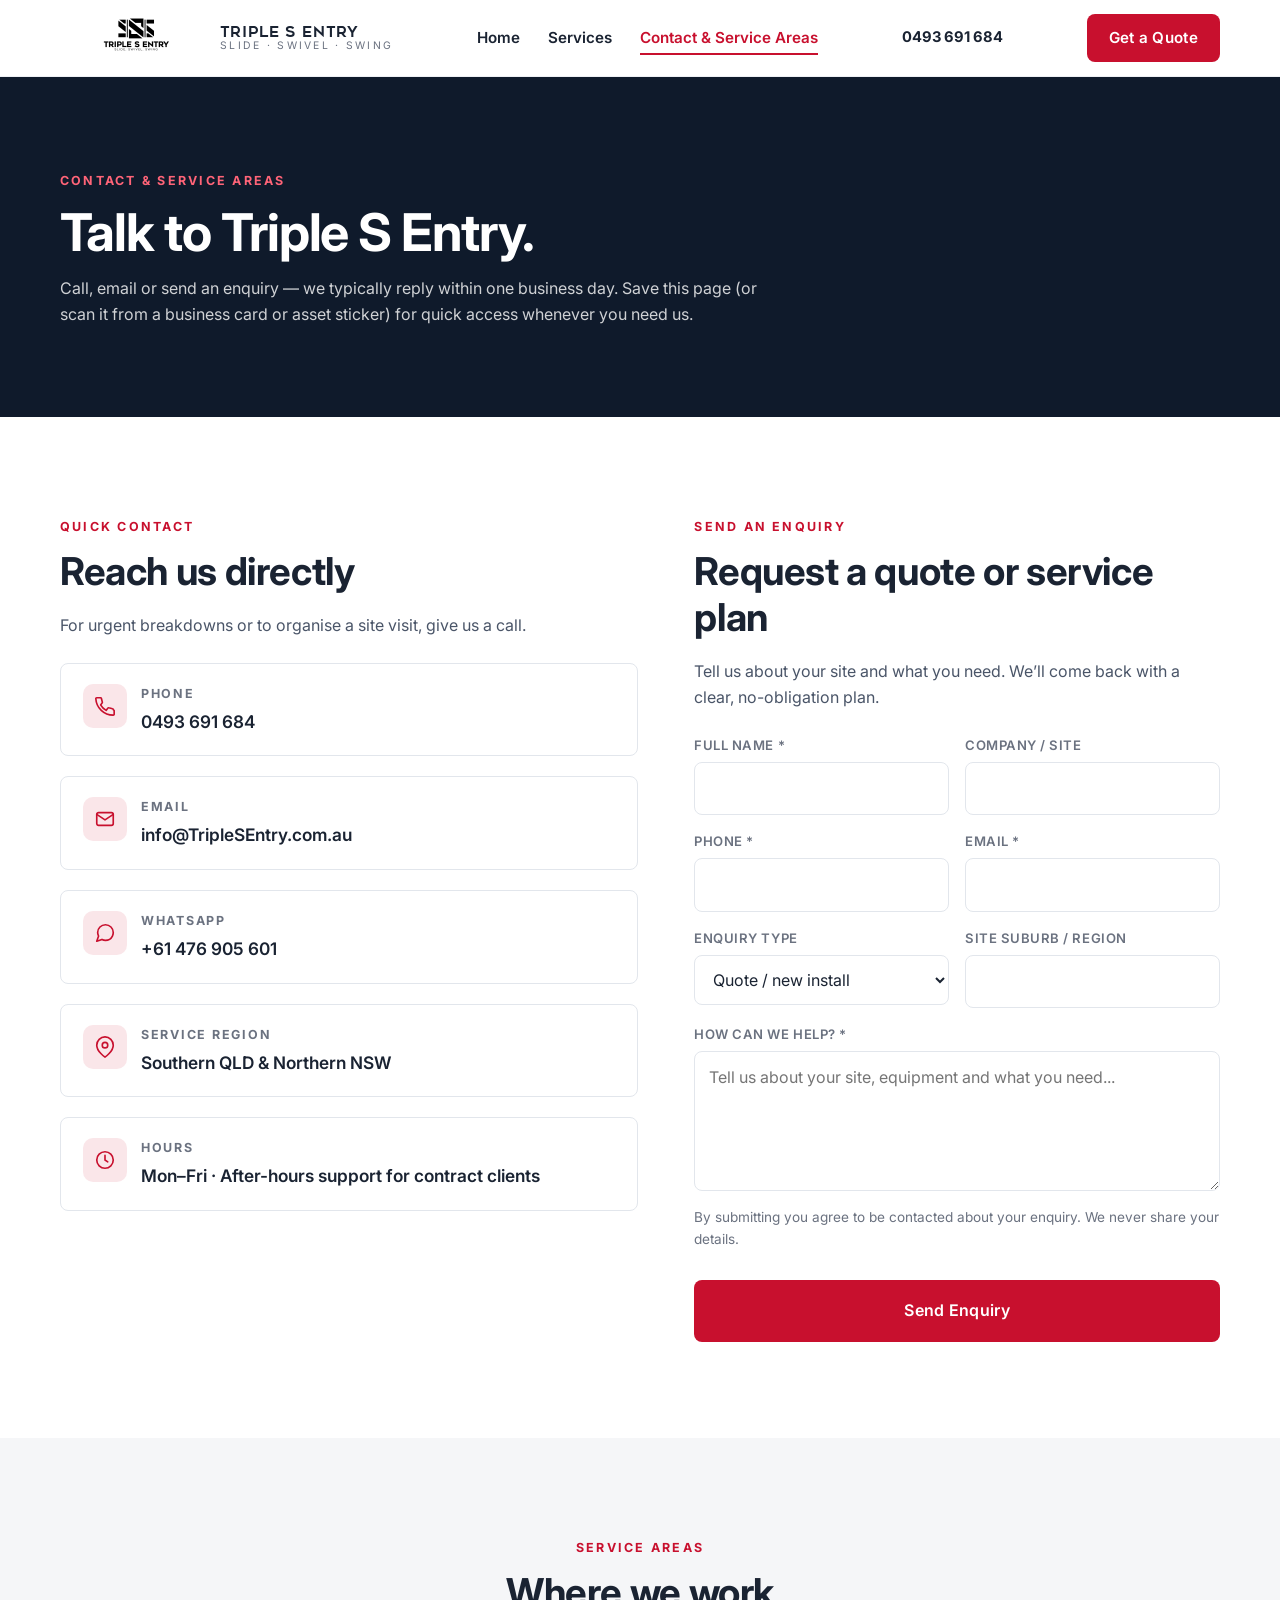
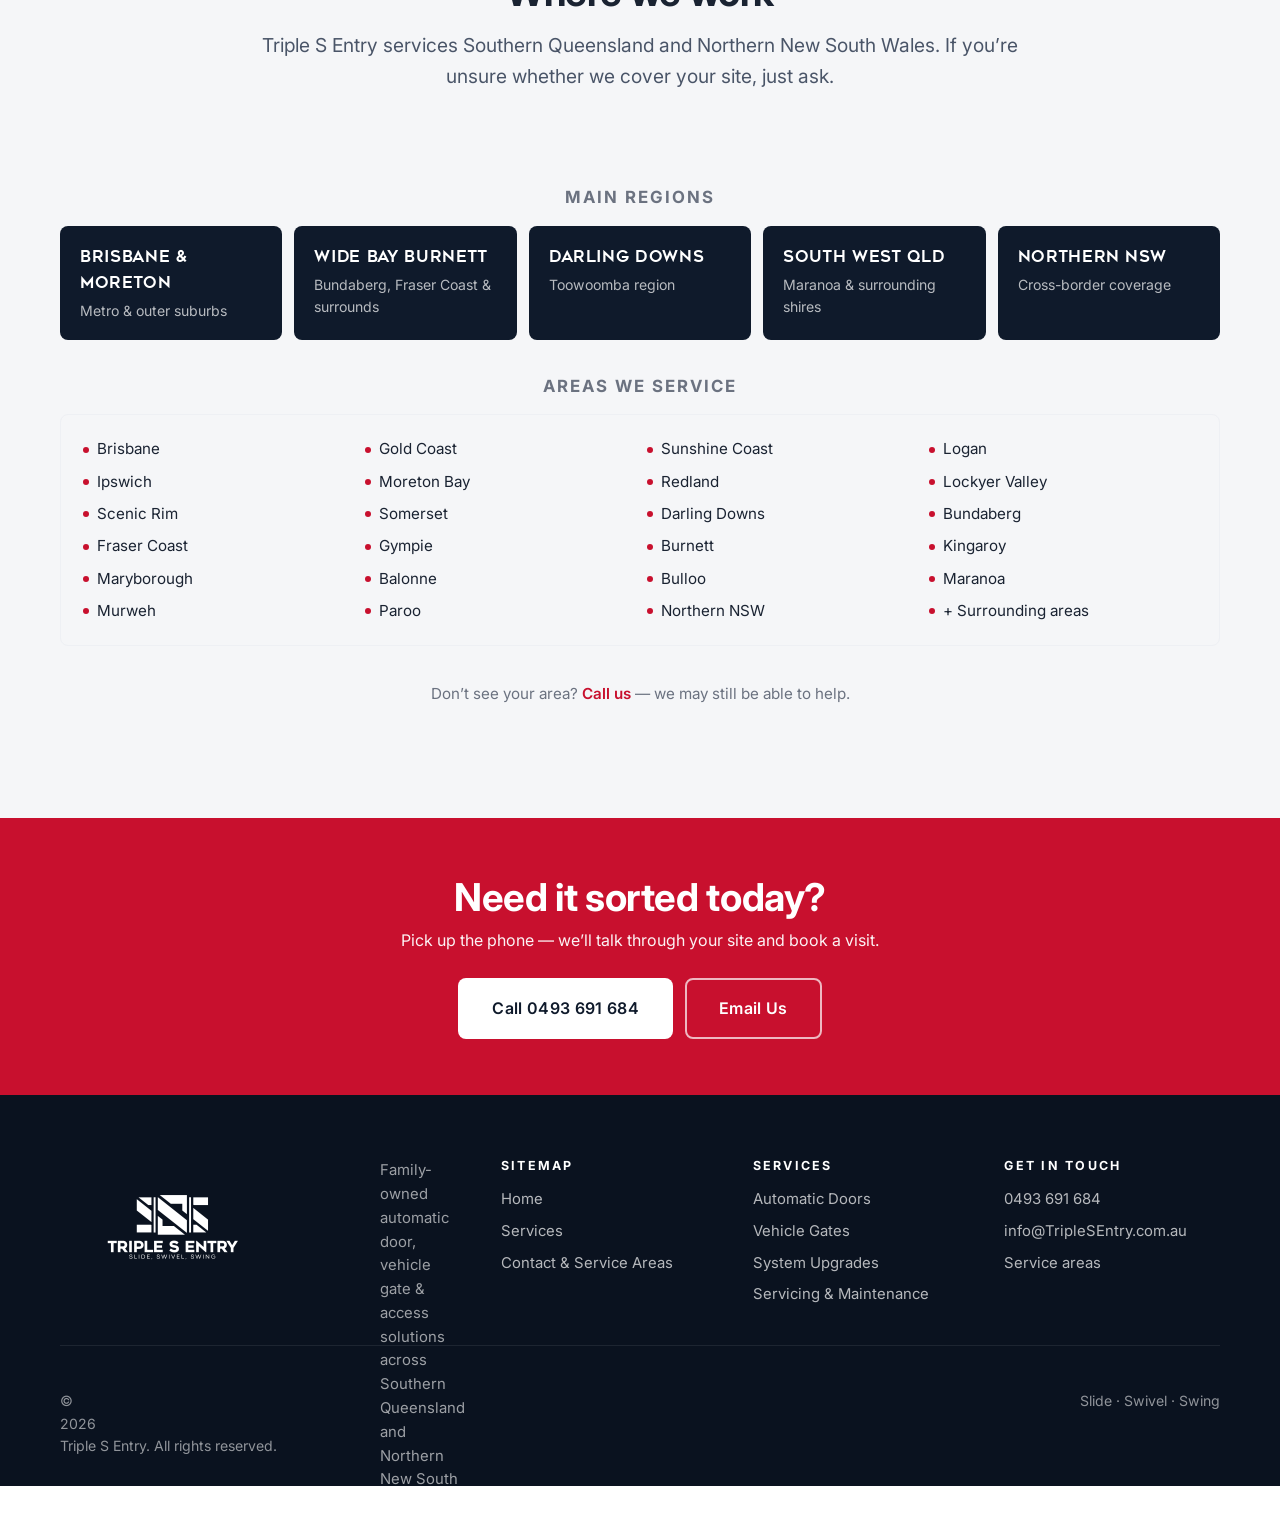
==== contact.html @ ecab1a63 "Initial site build - Triple S Entry Three-page lead-generation website for Triple S Entry, a family-" ====
<!doctype html>
<html lang="en-AU">
<head>
  <meta charset="utf-8">
  <meta name="viewport" content="width=device-width, initial-scale=1">
  <title>Contact &amp; Service Areas — Triple S Entry</title>
  <meta name="description" content="Contact Triple S Entry for automatic doors, vehicle gates, upgrades and service contracts across Southern QLD and Northern NSW. Call 0493 691 684 or send an enquiry online.">
  <meta name="theme-color" content="#0f1a2b">
  <link rel="canonical" href="/contact.html">
  <link rel="preconnect" href="https://fonts.googleapis.com">
  <link rel="preconnect" href="https://fonts.gstatic.com" crossorigin>
  <link href="https://fonts.googleapis.com/css2?family=Inter:wght@400;500;600;700;800&display=swap" rel="stylesheet">
  <link rel="icon" type="image/png" href="assets/images/logo.png">
  <link rel="stylesheet" href="assets/css/style.css">
</head>
<body>

  <a class="visually-hidden" href="#main">Skip to content</a>

  <!-- Header -->
  <header class="site-header">
    <div class="container">
      <nav class="nav" aria-label="Primary">
        <a class="nav__brand" href="index.html" aria-label="Triple S Entry — Home">
          <img src="assets/images/logo.png" alt="Triple S Entry">
          <span class="nav__brand-text">
            <strong>TRIPLE S ENTRY</strong>
            <span>Slide · Swivel · Swing</span>
          </span>
        </a>

        <ul class="nav__menu" role="list">
          <li><a class="nav__link" href="index.html">Home</a></li>
          <li><a class="nav__link" href="services.html">Services</a></li>
          <li><a class="nav__link is-active" href="contact.html">Contact &amp; Service Areas</a></li>
        </ul>

        <a class="nav__phone" href="tel:+61493691684">0493 691 684</a>
        <span class="nav__cta"><a class="btn btn--primary" href="#enquiry">Get a Quote</a></span>

        <button class="nav__toggle" type="button" aria-controls="mobileDrawer" aria-expanded="false" aria-label="Open menu">
          <svg class="icon-open" viewBox="0 0 24 24" fill="none" stroke="currentColor" stroke-width="2.2" stroke-linecap="round"><path d="M3 6h18M3 12h18M3 18h18"/></svg>
          <svg class="icon-close" viewBox="0 0 24 24" fill="none" stroke="currentColor" stroke-width="2.2" stroke-linecap="round"><path d="M6 6l12 12M6 18L18 6"/></svg>
        </button>
      </nav>
    </div>
    <div id="mobileDrawer" class="nav__drawer" aria-hidden="true">
      <ul role="list">
        <li><a href="index.html">Home</a></li>
        <li><a href="services.html">Services</a></li>
        <li><a href="contact.html">Contact &amp; Service Areas</a></li>
      </ul>
      <div class="nav__drawer-cta">
        <a class="btn btn--primary btn--block" href="#enquiry">Get a Quote</a>
        <a class="btn btn--outline btn--block" href="tel:+61493691684">Call 0493 691 684</a>
      </div>
    </div>
  </header>

  <main id="main">

    <!-- Subhero -->
    <section class="subhero">
      <div class="container">
        <span class="eyebrow on-dark">Contact &amp; Service Areas</span>
        <h1>Talk to Triple S Entry.</h1>
        <p>Call, email or send an enquiry — we typically reply within one business day. Save this page (or scan it from a business card or asset sticker) for quick access whenever you need us.</p>
      </div>
    </section>

    <!-- Quick contact + enquiry form -->
    <section class="section" id="enquiry">
      <div class="container">
        <div class="contact-grid">

          <!-- Contact info -->
          <div>
            <span class="eyebrow">Quick contact</span>
            <h2>Reach us directly</h2>
            <p>For urgent breakdowns or to organise a site visit, give us a call.</p>

            <div class="contact-info mt-2">
              <div class="contact-card">
                <span class="contact-card__icon">
                  <svg viewBox="0 0 24 24" fill="none" stroke="currentColor" stroke-width="1.8" stroke-linecap="round" stroke-linejoin="round"><path d="M22 16.92V21a1 1 0 0 1-1.1 1A19 19 0 0 1 2 4.1 1 1 0 0 1 3 3h4.09a1 1 0 0 1 1 .75l1 4a1 1 0 0 1-.27 1L7.21 10.79a16 16 0 0 0 6 6l2-2.59a1 1 0 0 1 1-.27l4 1a1 1 0 0 1 .79 1z"/></svg>
                </span>
                <div>
                  <strong>Phone</strong>
                  <a href="tel:+61493691684">0493 691 684</a>
                </div>
              </div>

              <div class="contact-card">
                <span class="contact-card__icon">
                  <svg viewBox="0 0 24 24" fill="none" stroke="currentColor" stroke-width="1.8" stroke-linecap="round" stroke-linejoin="round"><rect x="3" y="5" width="18" height="14" rx="2"/><path d="M3 7l9 6 9-6"/></svg>
                </span>
                <div>
                  <strong>Email</strong>
                  <a href="mailto:info@TripleSEntry.com.au">info@TripleSEntry.com.au</a>
                </div>
              </div>

              <div class="contact-card">
                <span class="contact-card__icon">
                  <svg viewBox="0 0 24 24" fill="none" stroke="currentColor" stroke-width="1.8" stroke-linecap="round" stroke-linejoin="round"><path d="M21 11.5a8.38 8.38 0 0 1-.9 3.8 8.5 8.5 0 0 1-7.6 4.7A8.38 8.38 0 0 1 8.7 19L3 21l2-5.7A8.38 8.38 0 0 1 4 11.5 8.5 8.5 0 0 1 12.5 3a8.5 8.5 0 0 1 8.5 8.5z"/></svg>
                </span>
                <div>
                  <strong>WhatsApp</strong>
                  <a href="https://wa.me/61476905601" target="_blank" rel="noopener">+61 476 905 601</a>
                </div>
              </div>

              <div class="contact-card">
                <span class="contact-card__icon">
                  <svg viewBox="0 0 24 24" fill="none" stroke="currentColor" stroke-width="1.8" stroke-linecap="round" stroke-linejoin="round"><path d="M21 10c0 7-9 13-9 13s-9-6-9-13a9 9 0 0 1 18 0z"/><circle cx="12" cy="10" r="3"/></svg>
                </span>
                <div>
                  <strong>Service Region</strong>
                  <a href="#service-areas">Southern QLD &amp; Northern NSW</a>
                </div>
              </div>

              <div class="contact-card">
                <span class="contact-card__icon">
                  <svg viewBox="0 0 24 24" fill="none" stroke="currentColor" stroke-width="1.8" stroke-linecap="round" stroke-linejoin="round"><circle cx="12" cy="12" r="9"/><path d="M12 7v5l3 2"/></svg>
                </span>
                <div>
                  <strong>Hours</strong>
                  <a href="#enquiry">Mon–Fri · After-hours support for contract clients</a>
                </div>
              </div>
            </div>
          </div>

          <!-- Form -->
          <div>
            <span class="eyebrow">Send an enquiry</span>
            <h2>Request a quote or service plan</h2>
            <p>Tell us about your site and what you need. We&rsquo;ll come back with a clear, no-obligation plan.</p>

            <form class="form mt-2" id="enquiryForm" action="php/send-mail.php" method="post" novalidate>
              <div id="formStatus" class="form__status" role="status" aria-live="polite"></div>

              <div class="form__row">
                <div class="form__field">
                  <label for="name">Full name *</label>
                  <input type="text" id="name" name="name" required autocomplete="name">
                </div>
                <div class="form__field">
                  <label for="company">Company / Site</label>
                  <input type="text" id="company" name="company" autocomplete="organization">
                </div>
              </div>

              <div class="form__row">
                <div class="form__field">
                  <label for="phone">Phone *</label>
                  <input type="tel" id="phone" name="phone" required autocomplete="tel" inputmode="tel">
                </div>
                <div class="form__field">
                  <label for="email">Email *</label>
                  <input type="email" id="email" name="email" required autocomplete="email" inputmode="email">
                </div>
              </div>

              <div class="form__row">
                <div class="form__field">
                  <label for="enquiry_type">Enquiry type</label>
                  <select id="enquiry_type" name="enquiry_type">
                    <option value="Quote">Quote / new install</option>
                    <option value="Service plan">Service plan / contract</option>
                    <option value="Repair">Repair / breakdown</option>
                    <option value="Upgrade">System upgrade</option>
                    <option value="Other">Other</option>
                  </select>
                </div>
                <div class="form__field">
                  <label for="suburb">Site suburb / region</label>
                  <input type="text" id="suburb" name="suburb" autocomplete="address-level2">
                </div>
              </div>

              <div class="form__field">
                <label for="message">How can we help? *</label>
                <textarea id="message" name="message" required placeholder="Tell us about your site, equipment and what you need..."></textarea>
              </div>

              <!-- Honeypot -->
              <div class="form__honey" aria-hidden="true">
                <label for="website">Website</label>
                <input type="text" id="website" name="website" tabindex="-1" autocomplete="off">
              </div>

              <p class="form__hint">By submitting you agree to be contacted about your enquiry. We never share your details.</p>

              <button class="btn btn--primary btn--lg" type="submit">Send Enquiry</button>
            </form>
          </div>

        </div>
      </div>
    </section>

    <!-- Service areas -->
    <section class="section section--alt" id="service-areas">
      <div class="container">
        <div class="section-head reveal">
          <span class="eyebrow">Service areas</span>
          <h2>Where we work</h2>
          <p class="lead">Triple S Entry services Southern Queensland and Northern New South Wales. If you&rsquo;re unsure whether we cover your site, just ask.</p>
        </div>

        <h3 class="text-center mt-0" style="font-size: 1.05rem; letter-spacing: 0.12em; text-transform: uppercase; color: var(--color-text-muted); margin-bottom: 18px;">Main Regions</h3>
        <ul class="regions reveal" role="list">
          <li class="region"><strong>Brisbane &amp; Moreton</strong><span>Metro &amp; outer suburbs</span></li>
          <li class="region"><strong>Wide Bay Burnett</strong><span>Bundaberg, Fraser Coast &amp; surrounds</span></li>
          <li class="region"><strong>Darling Downs</strong><span>Toowoomba region</span></li>
          <li class="region"><strong>South West QLD</strong><span>Maranoa &amp; surrounding shires</span></li>
          <li class="region"><strong>Northern NSW</strong><span>Cross-border coverage</span></li>
        </ul>

        <h3 class="text-center mt-3" style="font-size: 1.05rem; letter-spacing: 0.12em; text-transform: uppercase; color: var(--color-text-muted); margin-bottom: 18px;">Areas We Service</h3>
        <ul class="area-list reveal" role="list">
          <li>Brisbane</li>
          <li>Gold Coast</li>
          <li>Sunshine Coast</li>
          <li>Logan</li>
          <li>Ipswich</li>
          <li>Moreton Bay</li>
          <li>Redland</li>
          <li>Lockyer Valley</li>
          <li>Scenic Rim</li>
          <li>Somerset</li>
          <li>Darling Downs</li>
          <li>Bundaberg</li>
          <li>Fraser Coast</li>
          <li>Gympie</li>
          <li>Burnett</li>
          <li>Kingaroy</li>
          <li>Maryborough</li>
          <li>Balonne</li>
          <li>Bulloo</li>
          <li>Maranoa</li>
          <li>Murweh</li>
          <li>Paroo</li>
          <li>Northern NSW</li>
          <li>+ Surrounding areas</li>
        </ul>

        <p class="text-center mt-3" style="color: var(--color-text-muted); font-size: 0.95rem;">Don&rsquo;t see your area? <a href="tel:+61493691684" style="color: var(--color-accent); font-weight: 600;">Call us</a> — we may still be able to help.</p>
      </div>
    </section>

    <!-- CTA band -->
    <section class="cta-band">
      <div class="container container--narrow">
        <h2>Need it sorted today?</h2>
        <p>Pick up the phone — we&rsquo;ll talk through your site and book a visit.</p>
        <div class="btn-group" style="justify-content:center;">
          <a class="btn btn--dark btn--lg" href="tel:+61493691684">Call 0493 691 684</a>
          <a class="btn btn--ghost-light btn--lg" href="mailto:info@TripleSEntry.com.au">Email Us</a>
        </div>
      </div>
    </section>

  </main>

  <!-- Footer -->
  <footer class="site-footer">
    <div class="container">
      <div class="footer-grid">
        <div class="footer-brand">
          <img src="assets/images/logo.png" alt="Triple S Entry">
          <p>Family-owned automatic door, vehicle gate &amp; access solutions across Southern Queensland and Northern New South Wales.</p>
        </div>
        <div>
          <h4>Sitemap</h4>
          <ul role="list">
            <li><a href="index.html">Home</a></li>
            <li><a href="services.html">Services</a></li>
            <li><a href="contact.html">Contact &amp; Service Areas</a></li>
          </ul>
        </div>
        <div>
          <h4>Services</h4>
          <ul role="list">
            <li><a href="services.html#automatic-doors">Automatic Doors</a></li>
            <li><a href="services.html#vehicle-gates">Vehicle Gates</a></li>
            <li><a href="services.html#system-upgrades">System Upgrades</a></li>
            <li><a href="services.html#maintenance">Servicing &amp; Maintenance</a></li>
          </ul>
        </div>
        <div>
          <h4>Get in touch</h4>
          <ul role="list">
            <li><a href="tel:+61493691684">0493 691 684</a></li>
            <li><a href="mailto:info@TripleSEntry.com.au">info@TripleSEntry.com.au</a></li>
            <li><a href="#service-areas">Service areas</a></li>
          </ul>
        </div>
      </div>
      <div class="footer-meta">
        <span>&copy; <span id="year">2026</span> Triple S Entry. All rights reserved.</span>
        <span>Slide · Swivel · Swing</span>
      </div>
    </div>
  </footer>

  <script src="assets/js/main.js" defer></script>
</body>
</html>
---- assets/css/style.css ----
/* =========================================================
   Triple S Entry — Stylesheet
   Mobile-first, corporate, lead-generation focused
   ========================================================= */

/* ---------- Brand fonts ---------- */
@font-face {
  font-family: "Geometos";
  src: url("../fonts/Geometos.ttf") format("truetype");
  font-weight: 700;
  font-style: normal;
  font-display: swap;
}

/* ---------- Design tokens ---------- */
:root {
  --color-bg: #ffffff;
  --color-bg-soft: #f5f6f8;
  --color-bg-dark: #0f1a2b;
  --color-bg-darker: #0a121f;
  --color-text: #1a2332;
  --color-text-soft: #4a5568;
  --color-text-muted: #6b7280;
  --color-text-on-dark: #e9edf2;
  --color-border: #e2e6ec;
  --color-border-soft: #eef0f4;
  --color-accent: #c8102e;       /* corporate red — CTAs */
  --color-accent-hover: #a30d24;
  --color-success: #1f7a3a;
  --color-warning: #b88600;

  --font-heading: "Geometos", "Inter", system-ui, -apple-system, "Segoe UI", Roboto, Helvetica, Arial, sans-serif;
  --font-body: "Inter", system-ui, -apple-system, "Segoe UI", Roboto, Helvetica, Arial, sans-serif;

  --radius-sm: 4px;
  --radius-md: 8px;
  --radius-lg: 14px;

  --shadow-sm: 0 1px 2px rgba(15, 26, 43, 0.06);
  --shadow-md: 0 6px 18px rgba(15, 26, 43, 0.08);
  --shadow-lg: 0 14px 38px rgba(15, 26, 43, 0.14);

  --container: 1200px;
  --container-narrow: 920px;

  --section-y: clamp(48px, 8vw, 96px);
}

/* ---------- Reset ---------- */
*, *::before, *::after { box-sizing: border-box; }
html { -webkit-text-size-adjust: 100%; scroll-behavior: smooth; }
body {
  margin: 0;
  font-family: var(--font-body);
  font-size: 16px;
  line-height: 1.6;
  color: var(--color-text);
  background: var(--color-bg);
  -webkit-font-smoothing: antialiased;
  -moz-osx-font-smoothing: grayscale;
}
img, picture, svg, video { max-width: 100%; height: auto; display: block; }
a { color: inherit; text-decoration: none; }
button { font: inherit; cursor: pointer; }
ul { list-style: none; padding: 0; margin: 0; }

/* ---------- Typography ---------- */
h1, h2, h3, h4 {
  font-family: var(--font-body);
  font-weight: 700;
  letter-spacing: -0.01em;
  color: var(--color-text);
  margin: 0 0 0.5em;
  line-height: 1.2;
}
h1 { font-size: clamp(2rem, 5vw, 3.25rem); letter-spacing: -0.02em; }
h2 { font-size: clamp(1.65rem, 3.6vw, 2.4rem); }
h3 { font-size: clamp(1.2rem, 2.2vw, 1.4rem); }
h4 { font-size: 1.05rem; }
p { margin: 0 0 1em; color: var(--color-text-soft); }
.lead { font-size: clamp(1.05rem, 1.6vw, 1.2rem); color: var(--color-text-soft); }
.eyebrow {
  display: inline-block;
  font-size: 0.78rem;
  letter-spacing: 0.18em;
  text-transform: uppercase;
  font-weight: 700;
  color: var(--color-accent);
  margin-bottom: 0.85em;
}
.eyebrow.on-dark { color: #ff6478; }

/* ---------- Layout helpers ---------- */
.container { width: 100%; max-width: var(--container); margin: 0 auto; padding: 0 20px; }
.container--narrow { max-width: var(--container-narrow); }
.section { padding: var(--section-y) 0; }
.section--alt { background: var(--color-bg-soft); }
.section--dark { background: var(--color-bg-dark); color: var(--color-text-on-dark); }
.section--dark h2, .section--dark h3, .section--dark h4 { color: #fff; }
.section--dark p { color: rgba(233, 237, 242, 0.8); }
.section-head { max-width: 760px; margin: 0 auto var(--section-y) auto; text-align: center; padding-bottom: 0; }
.section-head--left { margin-left: 0; text-align: left; }
.section-head h2 { margin-bottom: 0.4em; }
.section-head + .section-head { margin-top: -32px; }

/* ---------- Buttons ---------- */
.btn {
  display: inline-flex;
  align-items: center;
  justify-content: center;
  gap: 0.5em;
  padding: 14px 26px;
  font-weight: 600;
  font-size: 0.95rem;
  letter-spacing: 0.02em;
  border-radius: var(--radius-md);
  border: 2px solid transparent;
  transition: transform 0.15s ease, background 0.15s ease, color 0.15s ease, border-color 0.15s ease;
  white-space: nowrap;
  text-align: center;
}
.btn:hover { transform: translateY(-1px); }
.btn:active { transform: translateY(0); }

.btn--primary { background: var(--color-accent); color: #fff; }
.btn--primary:hover { background: var(--color-accent-hover); color: #fff; }

.btn--dark { background: var(--color-bg-dark); color: #fff; }
.btn--dark:hover { background: #000; color: #fff; }

.btn--outline { background: transparent; color: var(--color-text); border-color: var(--color-text); }
.btn--outline:hover { background: var(--color-text); color: #fff; }

.btn--ghost-light { background: transparent; color: #fff; border-color: rgba(255,255,255,0.5); }
.btn--ghost-light:hover { background: #fff; color: var(--color-bg-dark); border-color: #fff; }

.btn--lg { padding: 16px 32px; font-size: 1rem; }
.btn--block { width: 100%; }

.btn-group { display: flex; flex-wrap: wrap; gap: 12px; }

/* ---------- Header / Nav ---------- */
.site-header {
  position: sticky;
  top: 0;
  z-index: 50;
  background: rgba(255, 255, 255, 0.96);
  backdrop-filter: saturate(180%) blur(8px);
  border-bottom: 1px solid var(--color-border-soft);
}
.nav {
  display: flex;
  align-items: center;
  justify-content: space-between;
  padding: 14px 0;
  gap: 24px;
}
.nav__brand {
  position: relative;
  display: flex;
  align-items: center;
  gap: 12px;
  flex-shrink: 0;
  height: 44px;            /* lock brand to original header content height */
  padding-left: 160px;     /* leave room for the absolutely-positioned logo */
}
.nav__brand img {
  position: absolute;      /* logo overflows brand box, header height unchanged */
  left: 0;
  top: 50%;
  transform: translateY(-50%);
  height: 150px;
  width: auto;
  pointer-events: none;
}
.nav__brand-text {
  display: none;
  flex-direction: column;
  line-height: 1.05;
}
.nav__brand-text strong {
  font-family: var(--font-heading);
  font-size: 0.95rem;
  letter-spacing: 0.06em;
}
.nav__brand-text span {
  font-size: 0.65rem;
  letter-spacing: 0.22em;
  color: var(--color-text-muted);
  text-transform: uppercase;
}

.nav__menu {
  display: none;
  align-items: center;
  gap: 28px;
}
.nav__link {
  font-weight: 600;
  font-size: 0.95rem;
  color: var(--color-text);
  position: relative;
  padding: 4px 0;
  transition: color 0.15s ease;
}
.nav__link:hover, .nav__link.is-active { color: var(--color-accent); }
.nav__link.is-active::after {
  content: "";
  position: absolute;
  left: 0; right: 0; bottom: -4px;
  height: 2px;
  background: var(--color-accent);
}
.nav__cta { display: none; }
.nav__cta .btn { padding: 10px 20px; }

.nav__phone {
  display: none;
  font-weight: 700;
  color: var(--color-text);
  font-size: 0.92rem;
}
.nav__phone:hover { color: var(--color-accent); }

.nav__toggle {
  display: inline-flex;
  align-items: center;
  justify-content: center;
  width: 42px;
  height: 42px;
  background: transparent;
  border: 1px solid var(--color-border);
  border-radius: var(--radius-md);
}
.nav__toggle svg { width: 22px; height: 22px; }
.nav__toggle .icon-close { display: none; }
.nav__toggle[aria-expanded="true"] .icon-open { display: none; }
.nav__toggle[aria-expanded="true"] .icon-close { display: block; }

.nav__drawer {
  display: none;
  border-top: 1px solid var(--color-border-soft);
  background: #fff;
}
.nav__drawer.is-open { display: block; }
.nav__drawer ul { display: flex; flex-direction: column; }
.nav__drawer li { border-bottom: 1px solid var(--color-border-soft); }
.nav__drawer a {
  display: block;
  padding: 18px 20px;
  font-weight: 600;
  color: var(--color-text);
}
.nav__drawer a:hover { background: var(--color-bg-soft); color: var(--color-accent); }
.nav__drawer .nav__drawer-cta {
  padding: 18px 20px;
  display: flex;
  flex-direction: column;
  gap: 10px;
}

@media (min-width: 880px) {
  .nav__brand-text { display: flex; }
  .nav__menu { display: flex; }
  .nav__cta { display: inline-flex; }
  .nav__phone { display: inline-block; }
  .nav__toggle { display: none; }
}

/* ---------- Hero ---------- */
.hero {
  position: relative;
  background: var(--color-bg-dark);
  color: #fff;
  overflow: hidden;
  padding: clamp(60px, 10vw, 120px) 0 clamp(70px, 10vw, 140px);
}
.hero::before {
  content: "";
  position: absolute;
  inset: 0;
  background:
    linear-gradient(120deg, rgba(15,26,43,0.92) 0%, rgba(15,26,43,0.78) 45%, rgba(15,26,43,0.55) 100%),
    url("../images/hero-entrance.jpg") center/cover no-repeat;
  z-index: 0;
}
.hero > .container { position: relative; z-index: 1; }
.hero__inner { max-width: 760px; }
.hero__eyebrow {
  display: inline-block;
  padding: 6px 12px;
  border: 1px solid rgba(255,255,255,0.3);
  border-radius: 999px;
  font-size: 0.72rem;
  letter-spacing: 0.18em;
  text-transform: uppercase;
  margin-bottom: 22px;
  color: #fff;
}
.hero h1 { color: #fff; margin-bottom: 18px; }
.hero p { color: rgba(255,255,255,0.85); font-size: clamp(1.05rem, 1.6vw, 1.18rem); margin-bottom: 32px; max-width: 620px; }
.hero__buttons { display: flex; flex-wrap: wrap; gap: 12px; }
.hero__meta {
  display: flex;
  flex-wrap: wrap;
  gap: 22px 36px;
  margin-top: 44px;
  padding-top: 28px;
  border-top: 1px solid rgba(255,255,255,0.15);
}
.hero__meta-item { display: flex; flex-direction: column; gap: 2px; }
.hero__meta-item strong {
  font-size: 0.78rem;
  letter-spacing: 0.18em;
  text-transform: uppercase;
  color: rgba(255,255,255,0.65);
  font-weight: 600;
}
.hero__meta-item span { font-size: 1rem; color: #fff; font-weight: 600; }

/* Subhero (compact hero for inner pages) */
.subhero {
  background: var(--color-bg-dark);
  color: #fff;
  padding: clamp(60px, 8vw, 90px) 0;
}
.subhero h1 { color: #fff; margin-bottom: 12px; }
.subhero p { color: rgba(255,255,255,0.8); max-width: 720px; margin-bottom: 0; }
.subhero .eyebrow.on-dark { display: inline-block; }

/* ---------- Service grid ---------- */
.svc-grid {
  display: grid;
  gap: 18px;
  grid-template-columns: 1fr;
}
.svc-card {
  display: flex;
  flex-direction: column;
  background: #fff;
  border: 1px solid var(--color-border);
  border-radius: var(--radius-lg);
  padding: 28px;
  transition: transform 0.18s ease, box-shadow 0.18s ease, border-color 0.18s ease;
}
.svc-card:hover { transform: translateY(-3px); box-shadow: var(--shadow-md); border-color: #d0d6df; }
.svc-card__icon {
  width: 52px;
  height: 52px;
  border-radius: 12px;
  background: rgba(200, 16, 46, 0.08);
  color: var(--color-accent);
  display: inline-flex;
  align-items: center;
  justify-content: center;
  margin-bottom: 18px;
}
.svc-card__icon svg { width: 26px; height: 26px; }
.svc-card h3 { margin-bottom: 8px; }
.svc-card p { margin-bottom: 16px; }
.svc-card ul {
  display: flex;
  flex-direction: column;
  gap: 8px;
  margin-bottom: 18px;
}
.svc-card li {
  position: relative;
  padding-left: 22px;
  color: var(--color-text-soft);
  font-size: 0.95rem;
}
.svc-card li::before {
  content: "";
  position: absolute;
  left: 0; top: 0.6em;
  width: 10px; height: 2px;
  background: var(--color-accent);
}
.svc-card a.svc-card__link {
  margin-top: auto;
  font-weight: 700;
  color: var(--color-text);
  display: inline-flex;
  align-items: center;
  gap: 6px;
  font-size: 0.92rem;
  letter-spacing: 0.04em;
  text-transform: uppercase;
}
.svc-card a.svc-card__link::after { content: "→"; transition: transform 0.15s ease; }
.svc-card a.svc-card__link:hover { color: var(--color-accent); }
.svc-card a.svc-card__link:hover::after { transform: translateX(4px); }

@media (min-width: 720px) { .svc-grid { grid-template-columns: 1fr 1fr; } }
@media (min-width: 1080px) { .svc-grid { grid-template-columns: repeat(3, 1fr); } }

/* ---------- Industries / Who we work with ---------- */
.industries {
  display: grid;
  grid-template-columns: 1fr 1fr;
  gap: 16px;
}
.industry {
  background: #fff;
  border: 1px solid var(--color-border);
  border-radius: var(--radius-md);
  padding: 22px 18px;
  text-align: center;
  font-weight: 600;
  font-size: 0.95rem;
  color: var(--color-text);
}
.industry svg {
  width: 32px; height: 32px;
  margin: 0 auto 10px;
  color: var(--color-accent);
}
@media (min-width: 720px) { .industries { grid-template-columns: repeat(3, 1fr); } }
@media (min-width: 1080px) { .industries { grid-template-columns: repeat(5, 1fr); } }

/* ---------- Why choose / feature list ---------- */
.feature-grid {
  display: grid;
  grid-template-columns: 1fr;
  gap: 24px;
}
.feature {
  display: flex;
  gap: 16px;
  align-items: flex-start;
}
.feature__icon {
  flex-shrink: 0;
  width: 44px; height: 44px;
  border-radius: 10px;
  background: rgba(200, 16, 46, 0.10);
  color: var(--color-accent);
  display: inline-flex;
  align-items: center;
  justify-content: center;
}
.feature__icon svg { width: 22px; height: 22px; }
.feature h4 { margin-bottom: 4px; font-size: 1.02rem; }
.feature p { margin-bottom: 0; font-size: 0.95rem; }
@media (min-width: 720px) { .feature-grid { grid-template-columns: 1fr 1fr; } }
@media (min-width: 1080px) { .feature-grid { grid-template-columns: repeat(3, 1fr); gap: 32px 28px; } }

/* ---------- Maintenance promo (callout) ---------- */
.maintenance-promo {
  background: linear-gradient(135deg, var(--color-bg-dark) 0%, #1a2940 100%);
  color: #fff;
  border-radius: var(--radius-lg);
  padding: clamp(32px, 5vw, 56px);
  display: grid;
  gap: 28px;
  grid-template-columns: 1fr;
  align-items: center;
  position: relative;
  overflow: hidden;
}
.maintenance-promo::before {
  content: "";
  position: absolute;
  right: -80px; bottom: -80px;
  width: 260px; height: 260px;
  background: radial-gradient(circle, rgba(200,16,46,0.35) 0%, rgba(200,16,46,0) 70%);
  pointer-events: none;
}
.maintenance-promo h2 { color: #fff; margin-bottom: 10px; }
.maintenance-promo p { color: rgba(255,255,255,0.85); margin-bottom: 0; }
.maintenance-promo .tagline {
  display: block;
  font-weight: 700;
  font-size: 1.1rem;
  color: #fff;
  margin: 14px 0 22px;
  border-left: 3px solid var(--color-accent);
  padding-left: 14px;
}
.maintenance-promo__buttons { display: flex; flex-wrap: wrap; gap: 12px; }
@media (min-width: 880px) { .maintenance-promo { grid-template-columns: 1.4fr 1fr; } }

/* ---------- Compliance band ---------- */
.compliance {
  display: grid;
  grid-template-columns: 1fr;
  gap: 18px;
  text-align: center;
}
.compliance__item {
  background: #fff;
  border: 1px solid var(--color-border);
  border-radius: var(--radius-md);
  padding: 24px 18px;
}
.compliance__item strong {
  font-family: var(--font-heading);
  display: block;
  font-size: 1.15rem;
  letter-spacing: 0.04em;
  color: var(--color-text);
  margin-bottom: 4px;
}
.compliance__item span { font-size: 0.92rem; color: var(--color-text-muted); }
@media (min-width: 720px) { .compliance { grid-template-columns: repeat(3, 1fr); } }

/* ---------- CTA band ---------- */
.cta-band {
  background: var(--color-accent);
  color: #fff;
  padding: 56px 0;
  text-align: center;
}
.cta-band h2 { color: #fff; margin-bottom: 8px; }
.cta-band p { color: rgba(255,255,255,0.95); margin-bottom: 24px; max-width: 620px; margin-left: auto; margin-right: auto; }
.cta-band .btn--dark { background: #fff; color: var(--color-bg-dark); }
.cta-band .btn--dark:hover { background: var(--color-bg-dark); color: #fff; }
.cta-band .btn--ghost-light { border-color: rgba(255,255,255,0.7); }
.cta-band .btn--ghost-light:hover { background: #fff; color: var(--color-accent); border-color: #fff; }

/* ---------- Services page specifics ---------- */
.svc-section {
  display: grid;
  gap: 32px;
  grid-template-columns: 1fr;
  align-items: start;
}
.svc-section__media {
  border-radius: var(--radius-lg);
  overflow: hidden;
  box-shadow: var(--shadow-md);
  aspect-ratio: 4/3;
  background: var(--color-bg-soft);
}
.svc-section__media img { width: 100%; height: 100%; object-fit: cover; }
.svc-section h2 { margin-bottom: 14px; }
.svc-section ul.bullets {
  display: grid;
  grid-template-columns: 1fr;
  gap: 8px 18px;
  margin: 16px 0 22px;
}
.svc-section ul.bullets li {
  position: relative;
  padding-left: 22px;
  color: var(--color-text-soft);
}
.svc-section ul.bullets li::before {
  content: "";
  position: absolute;
  left: 0; top: 0.62em;
  width: 12px; height: 2px;
  background: var(--color-accent);
}
.svc-section .btn-group { margin-top: 8px; }
@media (min-width: 880px) {
  .svc-section { grid-template-columns: 1fr 1fr; gap: 48px; }
  .svc-section--reverse .svc-section__media { order: 2; }
  .svc-section ul.bullets { grid-template-columns: 1fr 1fr; }
}

.svc-anchor-nav {
  display: flex;
  flex-wrap: wrap;
  gap: 8px;
  padding: 18px 0;
  border-bottom: 1px solid var(--color-border-soft);
}
.svc-anchor-nav a {
  padding: 8px 14px;
  border: 1px solid var(--color-border);
  border-radius: 999px;
  font-size: 0.88rem;
  font-weight: 600;
  color: var(--color-text);
  transition: all 0.15s ease;
}
.svc-anchor-nav a:hover { background: var(--color-bg-dark); color: #fff; border-color: var(--color-bg-dark); }

/* Highlight block (the "reactive maintenance" tagline) */
.highlight {
  background: var(--color-bg-soft);
  border-left: 4px solid var(--color-accent);
  padding: 22px 24px;
  border-radius: var(--radius-md);
  margin: 24px 0;
}
.highlight strong { color: var(--color-text); display: block; font-size: 1.1rem; margin-bottom: 4px; }
.highlight p { margin: 0; color: var(--color-text-soft); }

/* Plan-pays-for-itself check list */
.checklist {
  display: grid;
  grid-template-columns: 1fr;
  gap: 12px;
  margin: 18px 0 24px;
}
.checklist li {
  display: flex;
  align-items: flex-start;
  gap: 12px;
  font-size: 0.98rem;
  color: var(--color-text);
}
.checklist li svg { flex-shrink: 0; width: 22px; height: 22px; color: var(--color-success); margin-top: 2px; }
@media (min-width: 720px) { .checklist { grid-template-columns: 1fr 1fr; } }

/* ---------- Contact page ---------- */
.contact-grid {
  display: grid;
  grid-template-columns: 1fr;
  gap: 40px;
}
@media (min-width: 980px) { .contact-grid { grid-template-columns: 1.1fr 1fr; gap: 56px; } }

.contact-info { display: flex; flex-direction: column; gap: 20px; }
.contact-card {
  display: flex;
  align-items: flex-start;
  gap: 14px;
  padding: 20px 22px;
  border: 1px solid var(--color-border);
  border-radius: var(--radius-md);
  background: #fff;
}
.contact-card__icon {
  flex-shrink: 0;
  width: 44px; height: 44px;
  border-radius: 10px;
  background: rgba(200, 16, 46, 0.10);
  color: var(--color-accent);
  display: inline-flex;
  align-items: center;
  justify-content: center;
}
.contact-card__icon svg { width: 22px; height: 22px; }
.contact-card strong { display: block; font-size: 0.78rem; text-transform: uppercase; letter-spacing: 0.14em; color: var(--color-text-muted); margin-bottom: 4px; font-weight: 700; }
.contact-card a { font-size: 1.08rem; font-weight: 600; color: var(--color-text); word-break: break-word; }
.contact-card a:hover { color: var(--color-accent); }

/* Form */
.form { display: flex; flex-direction: column; gap: 16px; }
.form__row { display: grid; grid-template-columns: 1fr; gap: 16px; }
@media (min-width: 720px) { .form__row { grid-template-columns: 1fr 1fr; } }
.form__field { display: flex; flex-direction: column; gap: 6px; }
.form__field label {
  font-size: 0.82rem;
  font-weight: 600;
  letter-spacing: 0.04em;
  text-transform: uppercase;
  color: var(--color-text-muted);
}
.form__field input,
.form__field select,
.form__field textarea {
  width: 100%;
  padding: 13px 14px;
  border: 1px solid var(--color-border);
  border-radius: var(--radius-md);
  font: inherit;
  color: var(--color-text);
  background: #fff;
  transition: border-color 0.15s ease, box-shadow 0.15s ease;
}
.form__field input:focus,
.form__field select:focus,
.form__field textarea:focus {
  outline: none;
  border-color: var(--color-accent);
  box-shadow: 0 0 0 3px rgba(200, 16, 46, 0.15);
}
.form__field textarea { min-height: 140px; resize: vertical; }
.form__hint { font-size: 0.85rem; color: var(--color-text-muted); }
.form__honey { position: absolute; left: -9999px; opacity: 0; pointer-events: none; }

.form__status {
  display: none;
  padding: 14px 16px;
  border-radius: var(--radius-md);
  font-size: 0.95rem;
  font-weight: 600;
}
.form__status.is-success { display: block; background: #e7f5ec; color: var(--color-success); border: 1px solid #b8e0c4; }
.form__status.is-error { display: block; background: #fdeaee; color: var(--color-accent); border: 1px solid #f5c0cb; }

/* Service regions */
.regions {
  display: grid;
  grid-template-columns: 1fr;
  gap: 12px;
  margin-bottom: 28px;
}
.region {
  background: var(--color-bg-dark);
  color: #fff;
  border-radius: var(--radius-md);
  padding: 18px 20px;
  display: flex;
  flex-direction: column;
  gap: 4px;
}
.region strong { font-family: var(--font-heading); font-size: 1.02rem; letter-spacing: 0.04em; }
.region span { font-size: 0.88rem; color: rgba(255,255,255,0.7); }
@media (min-width: 720px) { .regions { grid-template-columns: repeat(2, 1fr); } }
@media (min-width: 1080px) { .regions { grid-template-columns: repeat(5, 1fr); } }

.area-list {
  display: grid;
  grid-template-columns: repeat(2, 1fr);
  gap: 8px 14px;
  background: var(--color-bg-soft);
  border: 1px solid var(--color-border-soft);
  border-radius: var(--radius-md);
  padding: 22px;
}
.area-list li {
  display: flex;
  align-items: center;
  gap: 8px;
  font-size: 0.95rem;
  color: var(--color-text);
}
.area-list li::before {
  content: "";
  width: 6px; height: 6px;
  border-radius: 50%;
  background: var(--color-accent);
  flex-shrink: 0;
}
@media (min-width: 720px) { .area-list { grid-template-columns: repeat(3, 1fr); } }
@media (min-width: 1080px) { .area-list { grid-template-columns: repeat(4, 1fr); } }

/* QR-friendly compact contact block */
.qr-block {
  background: #fff;
  border: 1px solid var(--color-border);
  border-radius: var(--radius-lg);
  padding: 28px;
  text-align: center;
}
.qr-block img { max-width: 220px; margin: 0 auto 20px; }
.qr-block h3 { margin-bottom: 4px; }
.qr-block .tagline-small {
  display: block;
  font-size: 0.78rem;
  letter-spacing: 0.18em;
  text-transform: uppercase;
  color: var(--color-text-muted);
  margin-bottom: 18px;
}
.qr-block .qr-actions { display: flex; flex-wrap: wrap; gap: 10px; justify-content: center; }

/* ---------- Footer ---------- */
.site-footer {
  background: var(--color-bg-darker);
  color: rgba(255,255,255,0.75);
  padding: 64px 0 28px;
  font-size: 0.93rem;
}
.footer-grid {
  display: grid;
  grid-template-columns: 1fr;
  gap: 36px;
  padding-bottom: 36px;
  border-bottom: 1px solid rgba(255,255,255,0.08);
}
.footer-grid h4 {
  color: #fff;
  font-size: 0.78rem;
  letter-spacing: 0.18em;
  text-transform: uppercase;
  margin-bottom: 14px;
}
.footer-grid ul { display: flex; flex-direction: column; gap: 8px; }
.footer-grid a { color: rgba(255,255,255,0.7); }
.footer-grid a:hover { color: #fff; }
.footer-brand {
  position: relative;
  height: 150px;             /* lock brand column to its previous height */
  padding-left: 320px;       /* leave space for the absolutely-positioned logo */
}
.footer-brand img {
  position: absolute;        /* image overflows brand box; footer height unchanged */
  left: -40px;
  top: 50%;
  transform: translateY(-50%);
  height: 300px;             /* 2x the previous 150px display size */
  width: auto;
  margin-bottom: 0;
  filter: invert(1) brightness(2);
  pointer-events: none;
}
.footer-brand p {
  color: rgba(255,255,255,0.6);
  max-width: 380px;
  margin: 0;
}
@media (max-width: 719px) {
  .footer-brand {
    height: auto;
    padding-left: 0;
    padding-top: 220px;      /* logo sits above the paragraph on mobile */
  }
  .footer-brand img {
    height: 220px;
    left: 50%;
    top: 0;
    transform: translateX(-50%);
  }
}
.footer-meta {
  display: flex;
  flex-direction: column;
  gap: 8px;
  margin-top: 22px;
  font-size: 0.88rem;
  color: rgba(255,255,255,0.55);
  text-align: center;
}
.footer-meta span { display: block; }
@media (min-width: 720px) {
  .footer-grid { grid-template-columns: 1.3fr 1fr 1fr 1fr; }
  .footer-meta { flex-direction: row; justify-content: space-between; text-align: left; padding-top: 22px; }
}

/* ---------- Utilities ---------- */
.text-center { text-align: center; }
.mt-0 { margin-top: 0; }
.mt-1 { margin-top: 12px; }
.mt-2 { margin-top: 24px; }
.mt-3 { margin-top: 36px; }
.mb-0 { margin-bottom: 0; }
.visually-hidden {
  position: absolute !important;
  width: 1px; height: 1px;
  padding: 0; margin: -1px;
  overflow: hidden;
  clip: rect(0,0,0,0);
  white-space: nowrap;
  border: 0;
}

/* Reveal on scroll */
.reveal { opacity: 0; transform: translateY(14px); transition: opacity 0.6s ease, transform 0.6s ease; }
.reveal.is-visible { opacity: 1; transform: translateY(0); }

@media (prefers-reduced-motion: reduce) {
  *, *::before, *::after { animation-duration: 0.01ms !important; transition-duration: 0.01ms !important; }
  .reveal { opacity: 1; transform: none; }
}

/* Print friendliness for QR contact card */
@media print {
  .site-header, .site-footer, .nav, .hero, .cta-band, .form, .form__status { display: none !important; }
  body { color: #000; background: #fff; }
  .container { max-width: 100%; }
  .qr-block { border: 2px solid #000; }
}
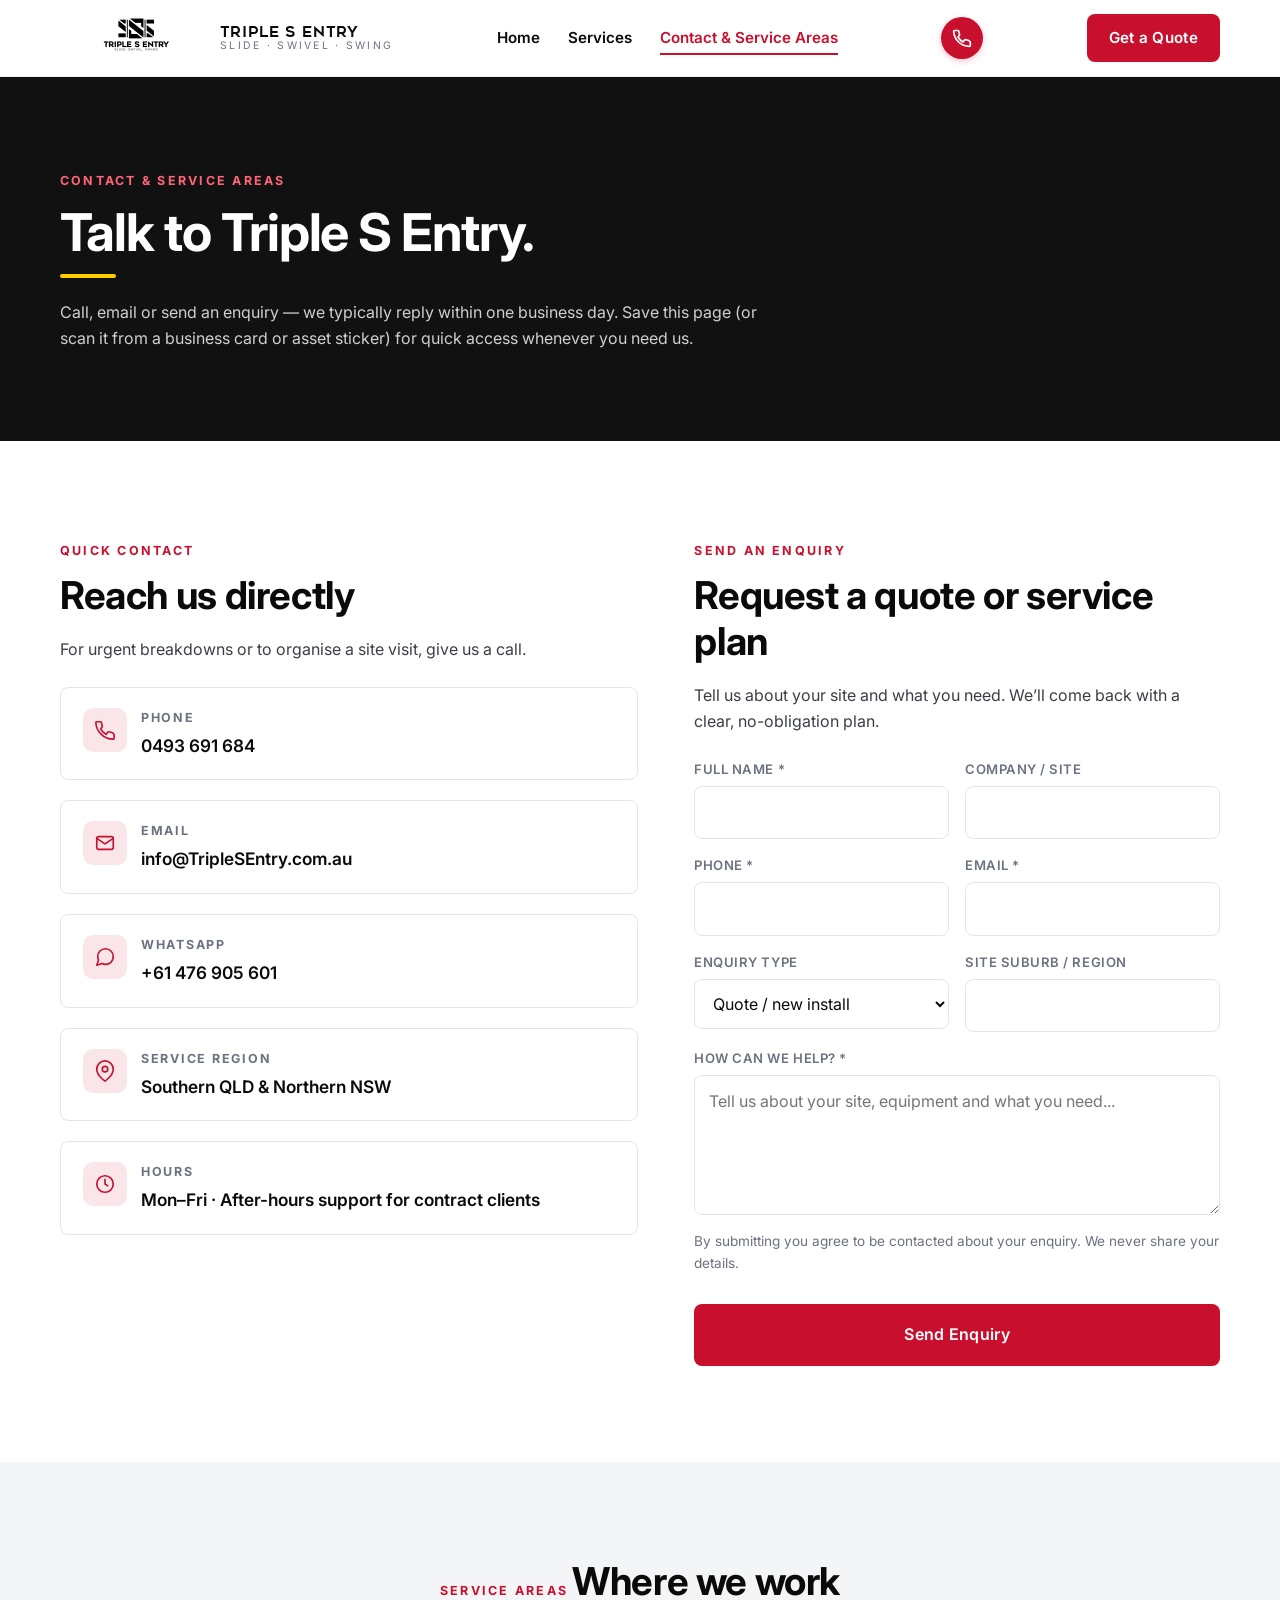
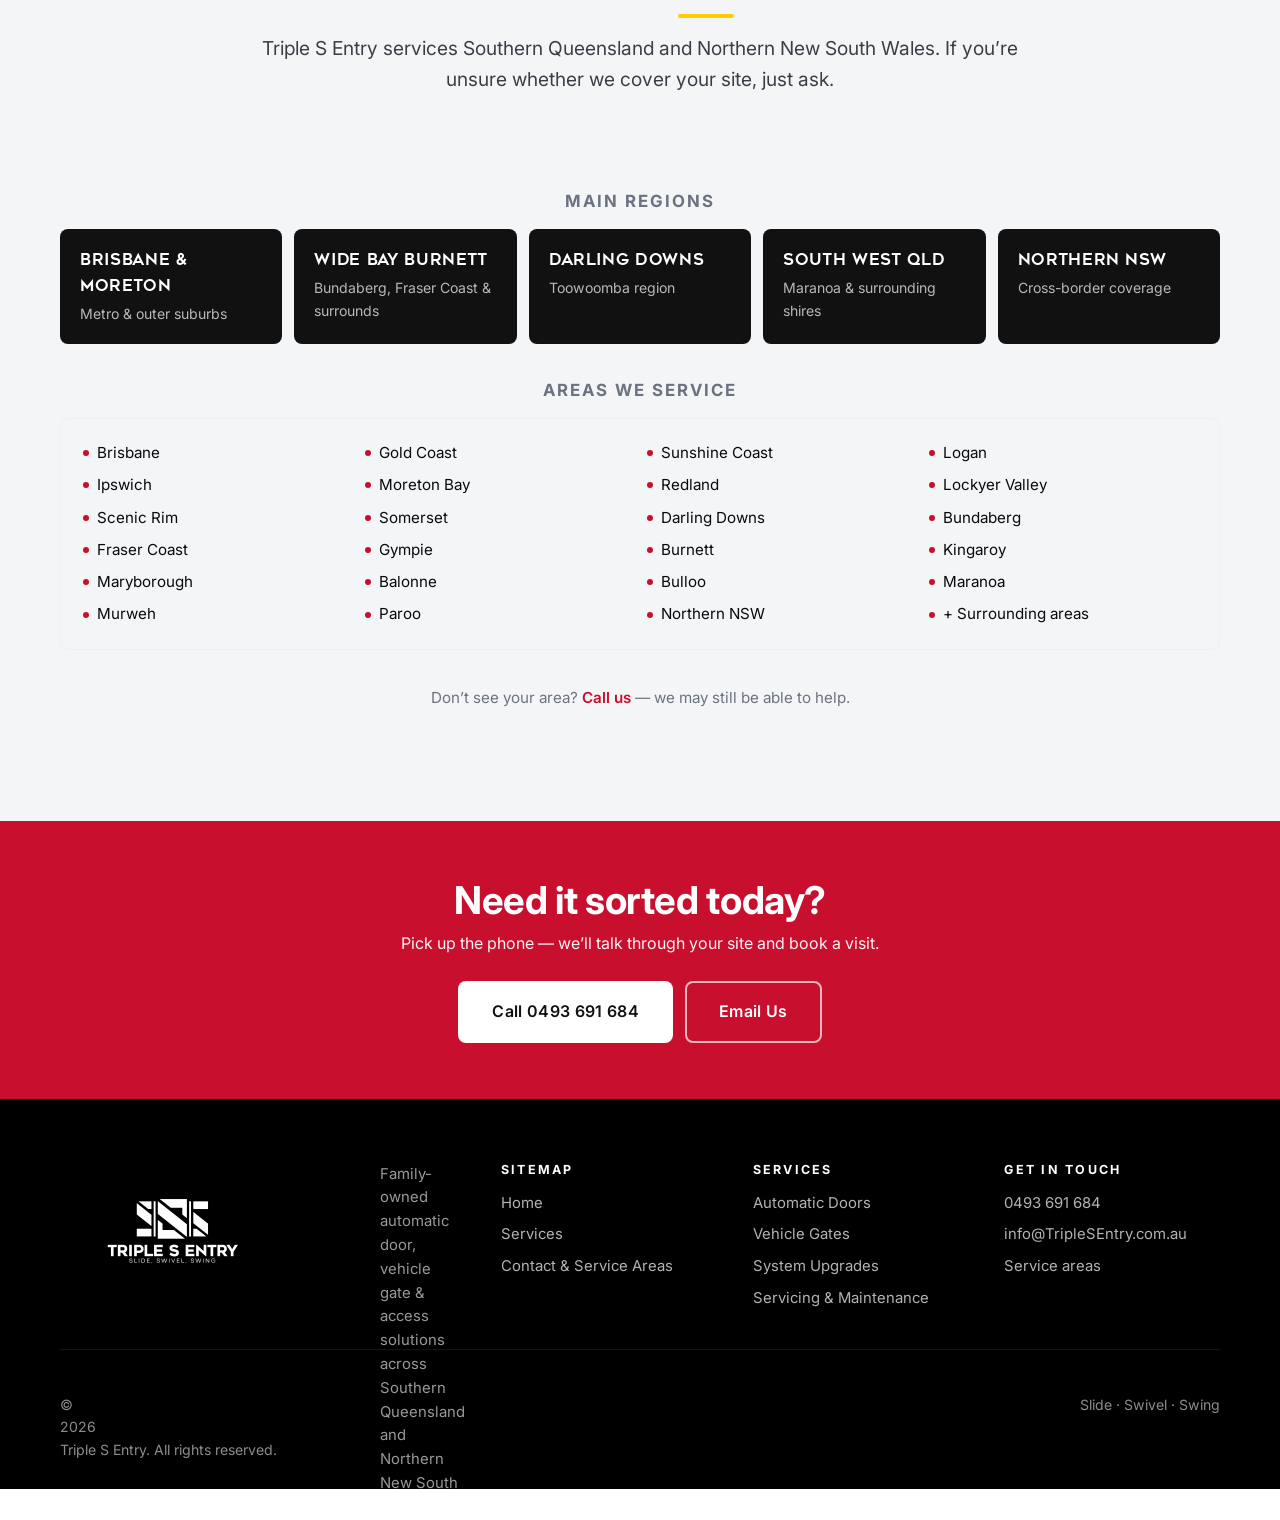
==== commit 3cbb4675: "Slider tuning + new banner image set" ====
--- a/contact.html
+++ b/contact.html
@@ -35,7 +35,9 @@
           <li><a class="nav__link is-active" href="contact.html">Contact &amp; Service Areas</a></li>
         </ul>
 
-        <a class="nav__phone" href="tel:+61493691684">0493 691 684</a>
+        <a class="nav__phone" href="tel:+61493691684" aria-label="Call 0493 691 684" title="Call 0493 691 684">
+          <svg viewBox="0 0 24 24" fill="none" stroke="currentColor" stroke-width="2" stroke-linecap="round" stroke-linejoin="round" aria-hidden="true"><path d="M22 16.92V21a1 1 0 0 1-1.1 1A19 19 0 0 1 2 4.1 1 1 0 0 1 3 3h4.09a1 1 0 0 1 1 .75l1 4a1 1 0 0 1-.27 1L7.21 10.79a16 16 0 0 0 6 6l2-2.59a1 1 0 0 1 1-.27l4 1a1 1 0 0 1 .79 1z"/></svg>
+        </a>
         <span class="nav__cta"><a class="btn btn--primary" href="#enquiry">Get a Quote</a></span>
 
         <button class="nav__toggle" type="button" aria-controls="mobileDrawer" aria-expanded="false" aria-label="Open menu">
--- a/assets/css/style.css
+++ b/assets/css/style.css
@@ -15,17 +15,23 @@
 /* ---------- Design tokens ---------- */
 :root {
   --color-bg: #ffffff;
-  --color-bg-soft: #f5f6f8;
-  --color-bg-dark: #0f1a2b;
-  --color-bg-darker: #0a121f;
-  --color-text: #1a2332;
-  --color-text-soft: #4a5568;
+  --color-bg-soft: #f4f5f7;
+  --color-bg-dark: #111111;       /* GEZE-style near-black for dark sections */
+  --color-bg-darker: #000000;
+  --color-text: #0a0a0a;          /* near-pure black headings (GEZE feel) */
+  --color-text-soft: #3a3f47;     /* darker body text for stronger contrast */
   --color-text-muted: #6b7280;
-  --color-text-on-dark: #e9edf2;
+  --color-text-on-dark: #f5f5f5;
   --color-border: #e2e6ec;
   --color-border-soft: #eef0f4;
-  --color-accent: #c8102e;       /* corporate red — CTAs */
+  --color-accent: #c8102e;        /* corporate red — kept for CTAs */
   --color-accent-hover: #a30d24;
+  --color-mark: #ffcc00;          /* GEZE-style yellow accent (heading underline) */
+  --color-mark-soft: #fff2b3;
+  --color-blue: #1565c0;          /* corporate blue — taglines & highlights */
+  --color-blue-deep: #0d47a1;
+  --color-blue-light: #64b5f6;
+  --color-blue-soft: #e8f1fb;
   --color-success: #1f7a3a;
   --color-warning: #b88600;
 
@@ -98,9 +104,23 @@
 .section--dark { background: var(--color-bg-dark); color: var(--color-text-on-dark); }
 .section--dark h2, .section--dark h3, .section--dark h4 { color: #fff; }
 .section--dark p { color: rgba(233, 237, 242, 0.8); }
-.section-head { max-width: 760px; margin: 0 auto var(--section-y) auto; text-align: center; padding-bottom: 0; }
+.section-head { max-width: 760px; margin: 0 auto var(--section-y) auto; text-align: center; padding-bottom: 0; position: relative; }
 .section-head--left { margin-left: 0; text-align: left; }
-.section-head h2 { margin-bottom: 0.4em; }
+.section-head h2 { margin-bottom: 0.4em; position: relative; display: inline-block; padding-bottom: 14px; }
+/* GEZE-style yellow accent bar under section heads */
+.section-head h2::after {
+  content: "";
+  position: absolute;
+  left: 50%;
+  bottom: 0;
+  transform: translateX(-50%);
+  width: 56px;
+  height: 4px;
+  background: var(--color-mark);
+  border-radius: 2px;
+}
+.section-head--left h2::after { left: 0; transform: none; }
+.section--dark .section-head h2::after { background: var(--color-mark); }
 .section-head + .section-head { margin-top: -32px; }
 
 /* ---------- Buttons ---------- */
@@ -216,11 +236,23 @@
 
 .nav__phone {
   display: none;
-  font-weight: 700;
-  color: var(--color-text);
-  font-size: 0.92rem;
-}
-.nav__phone:hover { color: var(--color-accent); }
+  align-items: center;
+  justify-content: center;
+  width: 42px;
+  height: 42px;
+  border-radius: 50%;
+  background: var(--color-accent);
+  color: #fff;
+  transition: background 0.15s ease, transform 0.15s ease, box-shadow 0.15s ease;
+  box-shadow: 0 2px 6px rgba(200, 16, 46, 0.25);
+}
+.nav__phone:hover {
+  background: var(--color-accent-hover);
+  color: #fff;
+  transform: translateY(-1px);
+  box-shadow: 0 4px 10px rgba(200, 16, 46, 0.35);
+}
+.nav__phone svg { width: 20px; height: 20px; }
 
 .nav__toggle {
   display: inline-flex;
@@ -263,7 +295,7 @@
   .nav__brand-text { display: flex; }
   .nav__menu { display: flex; }
   .nav__cta { display: inline-flex; }
-  .nav__phone { display: inline-block; }
+  .nav__phone { display: inline-flex; }
   .nav__toggle { display: none; }
 }
 
@@ -318,14 +350,159 @@
 }
 .hero__meta-item span { font-size: 1rem; color: #fff; font-weight: 600; }
 
+/* ---------- Hero slider (full image visible, capped width on wide monitors) ---------- */
+.hero-slider {
+  position: relative;
+  isolation: isolate;
+  background: var(--color-bg-dark);
+  width: 100%;
+  overflow: hidden;
+}
+.hero-slider .hero-slides {
+  position: relative;
+  display: grid;                              /* all slides stacked in one grid cell */
+  width: 100%;
+  max-width: 1100px;                          /* caps the image size on big monitors */
+  margin: 0 auto;                             /* centred — dark background fills the gutters */
+}
+.hero-slide {
+  grid-column: 1 / 2;
+  grid-row: 1 / 2;
+  opacity: 0;
+  visibility: hidden;
+  transition: opacity 0.7s ease, visibility 0s linear 0.7s;
+  z-index: 1;
+}
+.hero-slide.is-active {
+  opacity: 1;
+  visibility: visible;
+  transition: opacity 0.9s ease, visibility 0s linear 0s;
+  z-index: 2;
+}
+.hero-slide__image {
+  width: 100%;
+  height: auto;                               /* native 1717:916 aspect — full image, no crop */
+  display: block;
+}
+
+/* ---------- Hero meta / CTA strip below the slider ---------- */
+.hero-meta-bar {
+  background: var(--color-bg-dark);
+  color: #fff;
+  padding: 22px 0;
+  border-top: 4px solid var(--color-mark);
+}
+.hero-meta-bar .container {
+  display: flex;
+  flex-wrap: wrap;
+  align-items: center;
+  justify-content: space-between;
+  gap: 18px 28px;
+}
+.hero-meta-bar__items {
+  display: flex;
+  flex-wrap: wrap;
+  gap: 14px 32px;
+}
+.hero-meta-bar__item { display: flex; flex-direction: column; gap: 2px; }
+.hero-meta-bar__item strong {
+  font-size: 0.7rem;
+  letter-spacing: 0.18em;
+  text-transform: uppercase;
+  color: rgba(255,255,255,0.6);
+  font-weight: 700;
+}
+.hero-meta-bar__item a, .hero-meta-bar__item span {
+  font-size: 0.95rem;
+  color: #fff;
+  font-weight: 600;
+}
+.hero-meta-bar__item a:hover { color: var(--color-mark); }
+.hero-meta-bar__cta { display: flex; }
+.hero-meta-bar__cta .btn { padding: 12px 24px; }
+@media (max-width: 720px) {
+  .hero-meta-bar .container { flex-direction: column; align-items: stretch; }
+  .hero-meta-bar__cta .btn { width: 100%; }
+}
+
+/* Arrows */
+.hero-arrow {
+  position: absolute;
+  top: 50%;
+  transform: translateY(-50%);
+  width: 48px;
+  height: 48px;
+  border-radius: 50%;
+  background: rgba(255,255,255,0.12);
+  border: 1px solid rgba(255,255,255,0.4);
+  color: #fff;
+  display: inline-flex;
+  align-items: center;
+  justify-content: center;
+  z-index: 5;
+  transition: background 0.15s ease, transform 0.15s ease, border-color 0.15s ease;
+  cursor: pointer;
+}
+.hero-arrow:hover {
+  background: var(--color-mark);
+  border-color: var(--color-mark);
+  color: #111;
+}
+.hero-arrow svg { width: 22px; height: 22px; }
+.hero-arrow--prev { left: 16px; }
+.hero-arrow--next { right: 16px; }
+@media (min-width: 720px) {
+  .hero-arrow--prev { left: 28px; }
+  .hero-arrow--next { right: 28px; }
+}
+
+/* Dots */
+.hero-dots {
+  position: absolute;
+  bottom: 24px;
+  left: 0;
+  right: 0;
+  display: flex;
+  justify-content: center;
+  gap: 10px;
+  z-index: 5;
+}
+.hero-dot {
+  width: 36px;
+  height: 4px;
+  border: 0;
+  background: rgba(255,255,255,0.35);
+  border-radius: 2px;
+  cursor: pointer;
+  transition: background 0.2s ease, transform 0.2s ease;
+  padding: 0;
+}
+.hero-dot:hover { background: rgba(255,255,255,0.6); }
+.hero-dot.is-active { background: var(--color-mark); }
+
 /* Subhero (compact hero for inner pages) */
 .subhero {
   background: var(--color-bg-dark);
   color: #fff;
   padding: clamp(60px, 8vw, 90px) 0;
 }
-.subhero h1 { color: #fff; margin-bottom: 12px; }
-.subhero p { color: rgba(255,255,255,0.8); max-width: 720px; margin-bottom: 0; }
+.subhero h1 {
+  color: #fff;
+  margin-bottom: 12px;
+  position: relative;
+  padding-bottom: 14px;
+}
+.subhero h1::after {
+  content: "";
+  position: absolute;
+  left: 0;
+  bottom: 0;
+  width: 56px;
+  height: 4px;
+  background: var(--color-mark);
+  border-radius: 2px;
+}
+.subhero p { color: rgba(255,255,255,0.8); max-width: 720px; margin-bottom: 0; margin-top: 22px; }
 .subhero .eyebrow.on-dark { display: inline-block; }
 
 /* ---------- Service grid ---------- */
@@ -470,13 +647,30 @@
 .maintenance-promo h2 { color: #fff; margin-bottom: 10px; }
 .maintenance-promo p { color: rgba(255,255,255,0.85); margin-bottom: 0; }
 .maintenance-promo .tagline {
+  position: relative;
   display: block;
   font-weight: 700;
-  font-size: 1.1rem;
-  color: #fff;
-  margin: 14px 0 22px;
-  border-left: 3px solid var(--color-accent);
-  padding-left: 14px;
+  font-style: italic;
+  font-size: clamp(1.1rem, 1.8vw, 1.35rem);
+  line-height: 1.45;
+  color: #cfe6ff;
+  margin: 18px 0 26px;
+  padding: 18px 22px 18px 56px;
+  background: linear-gradient(135deg, rgba(33,150,243,0.18) 0%, rgba(33,150,243,0.04) 100%);
+  border-left: 3px solid var(--color-blue-light);
+  border-radius: 0 var(--radius-md) var(--radius-md) 0;
+}
+.maintenance-promo .tagline::before {
+  content: "\201C";
+  position: absolute;
+  left: 14px;
+  top: 6px;
+  font-family: Georgia, "Times New Roman", serif;
+  font-size: 64px;
+  font-style: normal;
+  line-height: 1;
+  color: var(--color-blue-light);
+  opacity: 0.8;
 }
 .maintenance-promo__buttons { display: flex; flex-wrap: wrap; gap: 12px; }
 @media (min-width: 880px) { .maintenance-promo { grid-template-columns: 1.4fr 1fr; } }
@@ -578,16 +772,60 @@
 }
 .svc-anchor-nav a:hover { background: var(--color-bg-dark); color: #fff; border-color: var(--color-bg-dark); }
 
-/* Highlight block (the "reactive maintenance" tagline) */
+/* Highlight block — blue tagline / pull-quote callout */
 .highlight {
-  background: var(--color-bg-soft);
-  border-left: 4px solid var(--color-accent);
-  padding: 22px 24px;
-  border-radius: var(--radius-md);
+  position: relative;
+  background: linear-gradient(135deg, var(--color-blue-soft) 0%, #f6fbff 100%);
+  border-left: 4px solid var(--color-blue);
+  padding: 24px 26px 24px 60px;
+  border-radius: 0 var(--radius-md) var(--radius-md) 0;
   margin: 24px 0;
-}
-.highlight strong { color: var(--color-text); display: block; font-size: 1.1rem; margin-bottom: 4px; }
-.highlight p { margin: 0; color: var(--color-text-soft); }
+  box-shadow: 0 1px 3px rgba(13, 71, 161, 0.06);
+  overflow: hidden;
+}
+.highlight::before {
+  content: "\201C";
+  position: absolute;
+  left: 16px;
+  top: 4px;
+  font-family: Georgia, "Times New Roman", serif;
+  font-size: 72px;
+  line-height: 1;
+  color: var(--color-blue);
+  opacity: 0.25;
+  pointer-events: none;
+}
+.highlight::after {
+  content: "";
+  position: absolute;
+  right: -40px;
+  bottom: -40px;
+  width: 140px;
+  height: 140px;
+  background: radial-gradient(circle, rgba(21,101,192,0.10) 0%, rgba(21,101,192,0) 70%);
+  pointer-events: none;
+}
+.highlight strong {
+  color: var(--color-blue-deep);
+  display: block;
+  font-size: clamp(1.05rem, 1.6vw, 1.18rem);
+  font-weight: 700;
+  letter-spacing: -0.01em;
+  margin-bottom: 6px;
+  line-height: 1.35;
+}
+.highlight p { margin: 0; color: var(--color-text-soft); font-size: 0.98rem; line-height: 1.55; }
+
+/* Dark-background variant of the blue highlight (used inside .section--dark) */
+.highlight--on-dark {
+  background: linear-gradient(135deg, rgba(33,150,243,0.18) 0%, rgba(33,150,243,0.04) 100%);
+  border-left-color: var(--color-blue-light);
+  box-shadow: none;
+}
+.highlight--on-dark::before { color: var(--color-blue-light); opacity: 0.55; }
+.highlight--on-dark::after { background: radial-gradient(circle, rgba(100,181,246,0.18) 0%, rgba(100,181,246,0) 70%); }
+.highlight--on-dark strong { color: #fff; }
+.highlight--on-dark p { color: rgba(255,255,255,0.85); }
 
 /* Plan-pays-for-itself check list */
 .checklist {
